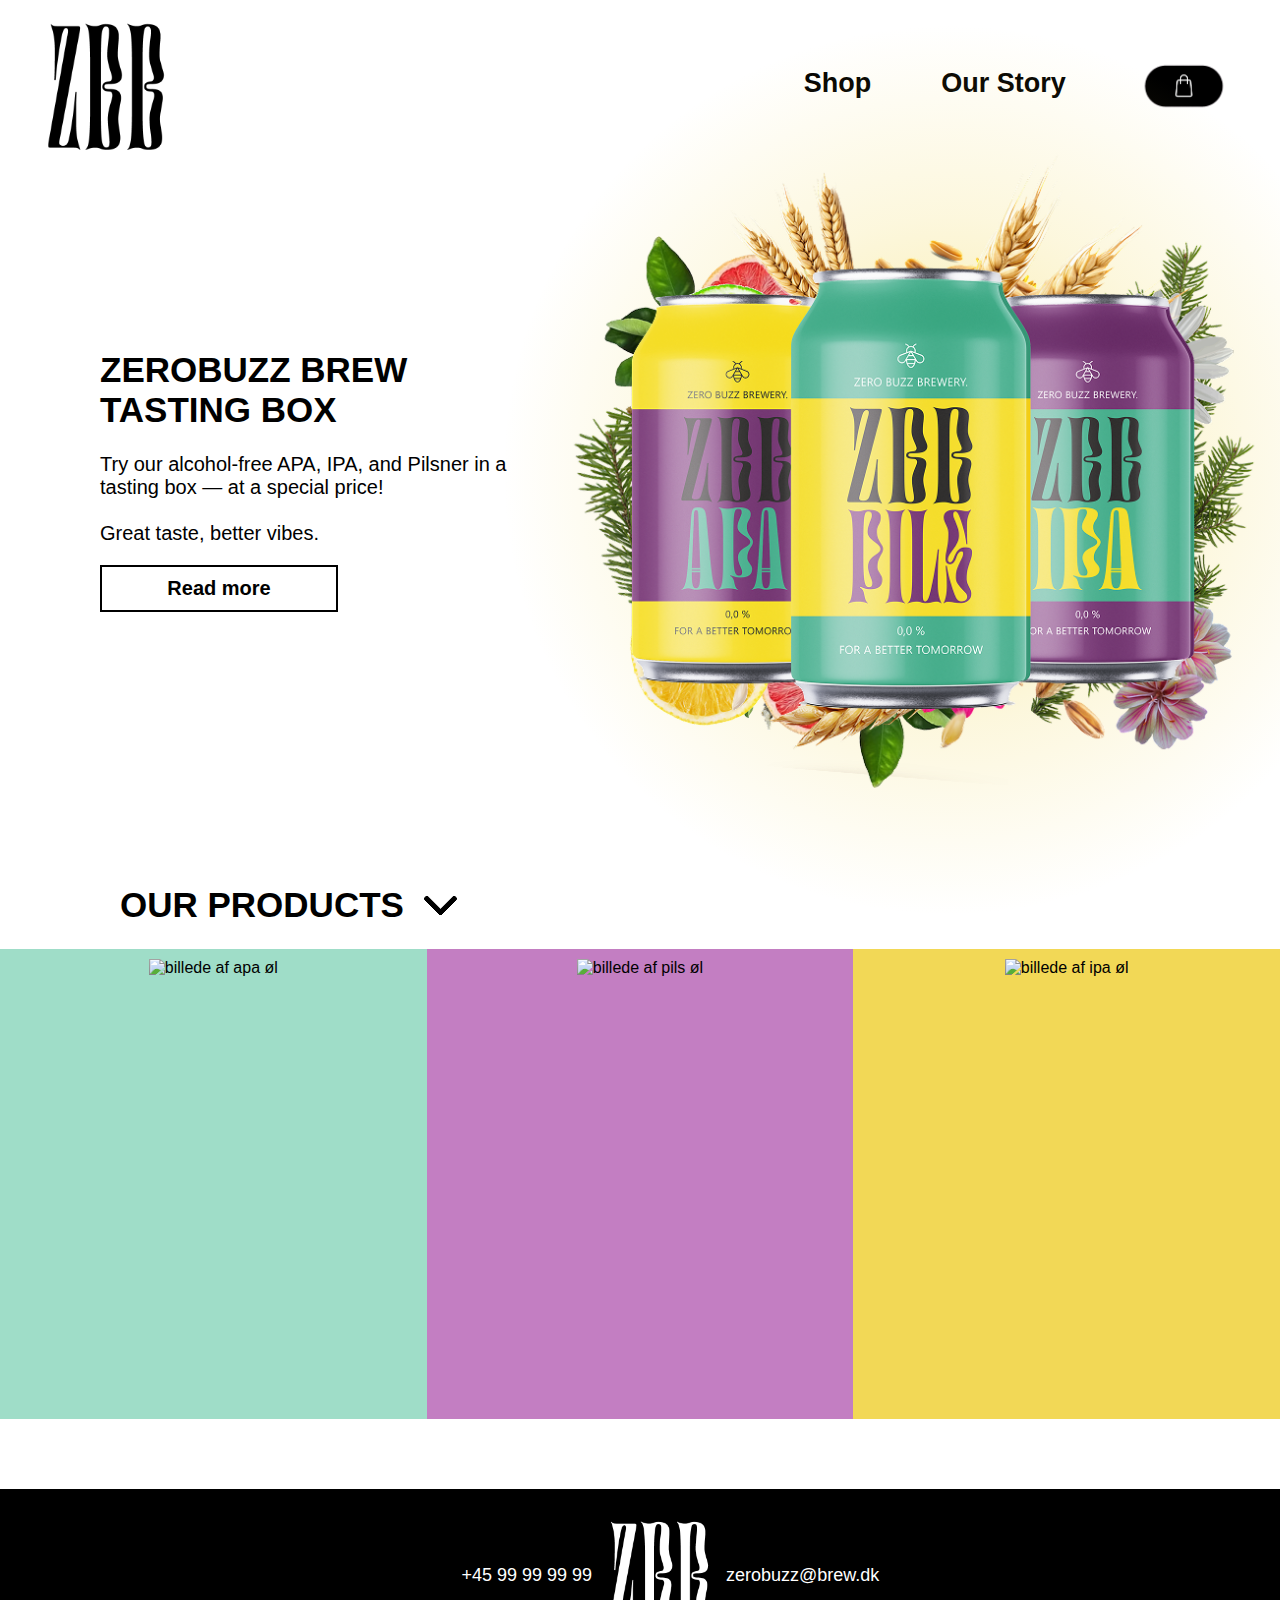
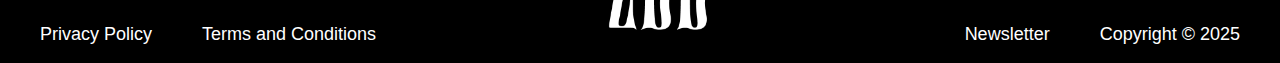
==== UX:UI/shop.html @ 1d02b842 "Add files via upload" ====
<!DOCTYPE html>
<html lang="en">

<head>
    <meta charset="UTF-8">
    <meta name="viewport" content="width=device-width, initial-scale=1.0">
    <title>ZeroBuzz Brew - Shop</title>
    <meta name="description" content="shop side">
    <link rel="stylesheet" href="css/style.css">
    <link rel="stylesheet" href="https://use.typekit.net/jdy6sqo.css">
    <script src="script.js" defer></script>
</head>

<body>

    <header>
        <div class="logo">
            <a href="index.html">
                <img src="img/logo.png" alt="billede af firmaets logo">
            </a>
        </div>

        <nav class="menu-sort">
            <ul>
                <li><a href="shop.html">Shop</a></li>
                <li><a href="ourstory.html">Our Story</a></li>
                <a class="kurv" href="kurv.html"><img src="img/kurv.png" alt="billede af en indkøbskurv"></a>
            </ul>

        </nav>
    </header>

    <div class="hero-sort">
        <div class="content-sort">
            <h1>ZEROBUZZ BREW TASTING BOX</h1>
            <p class="description-shop">Try our alcohol-free APA, IPA, and Pilsner in a tasting box — at a special
                price!
                <br> <br>
                Great taste, better vibes.</p>
            <button class="read-more-sort">Read more</button>
        </div>
        <div class="image-container">
            <div class="highlight-gul"></div>
            <img src="img/shop-billede.png" alt="billede af alkohol fri øl" class="shop-can">
        </div>
    </div>

    <section class="products">
        <h1>OUR PRODUCTS</h1>
        <img class="pil" src="img/arrow-down.png" alt="pil nedad">
    </section>

    <section class="product-img">
        <div class="apa-shop"><img src="img/apa øl.png" alt="billede af apa øl">
            <img class="apa-hover" src="img/apa-hover.png" alt="hover billede read more">
        </div>
        <div class="pils-shop"><img src="img/pils øl.png" alt="billede af pils øl">
            <img class="apa-hover" src="img/pils-hover2.png" alt="hover billede read more">
        </div>
        <div class="ipa-shop"><img src="img/ipa øl.png" alt="billede af ipa øl">
            <img class="apa-hover" src="img/ipa-hover.png" alt="hover billede read more"></div>
    </section>



    <footer>
        <div class="footer-vogh">
            <p>Privacy Policy</p>
            <p>Terms and Conditions</p>
        </div>
        <div class="footer-midt">
            <p>+45 99 99 99 99</p>
            <img src="img/logo-hvid.png" alt="billede af firmaets logo">
            <p>zerobuzz@brew.dk</p>
        </div>
        <div class="footer-vogh">
            <p>Newsletter</p>
            <p>Copyright © 2025</p>
        </div>
    </footer>

</body>

</html>
---- UX:UI/css/style.css ----
@font-face {
    font-family: "Inter_28pt-Bold";
    src: url(/fonts/Inter_28pt-Bold.ttf);
}

@font-face {
    font-family: "Inter_28pt-Regular";
    src: url(/fonts/Inter_28pt-Regular.ttf);
}

.lilla-baggrund {
    background-color: #C37EC2;
    transition: background-color 0.5s ease;
}

header {
    display: flex;
    justify-content: space-between;
    align-items: center;
    padding: 20px 20px;
}

.logo img {
    height: 133px;
    width: auto;
    padding-left: 20px;
}

.kurv img {
    height: 55px;
    width: auto;
    padding: 0 30px 0 36px;
}

.menu li {
    list-style-type: none;
    color: white;
    padding-top: 9px;
}

.menu li a {
    color: white;
    text-decoration: none;
    padding: 0 35px;
    font-family: "balto", sans-serif;
    font-weight: 700;
    font-style: normal;
    font-size: 27px;
}

.menu ul {
    display: flex;
}


.menu-sort li {
    list-style-type: none;
    color: white;
    padding-top: 9px;
}

.menu-sort li a {
    color: black;
    text-decoration: none;
    padding: 0 35px;
    font-family: "balto", sans-serif;
    font-weight: 700;
    font-style: normal;
    font-size: 27px;
}

.menu-sort ul {
    display: flex;
}



footer {
    background-color: black;
    color: white;
    display: flex;
    justify-content: space-between;
    font-size: 18px;
}

.footer-vogh {
    font-family: 'Inter_28pt-Regular', Arial, Helvetica, sans-serif;
    display: flex;
    align-self: flex-end;
    padding: 0 15px;
}

.footer-midt {
    font-family: 'Inter_28pt-Bold', Arial, Helvetica, sans-serif;
    display: flex;
    padding: 30px 30px;
    align-items: center;
}

.footer-midt img {
    height: 114px;
    width: auto;
}

.footer-midt p {
    padding: 0 10px;
}

.footer-vogh p {
    padding: 0 25px;
}





body {
    margin: 0;
    font-family: Arial, sans-serif;
    text-align: center;
}

.hero, .hero-sort {
    display: flex;
    align-items: center;
    justify-content: space-between;
    position: relative;
    gap: 60px;
    height: 75vh;
    padding: 0 200px;
    margin-bottom: 55px;
}

.hero-sort {
    height: 65vh;
    margin-bottom: 100px;
    padding: 0 100px;
    margin-right: 120px;
}

.content {
    max-width: 600px;
    text-align: left;
    color: white;
    flex: 1;
}

.content-sort {
    max-width: 600px;
    text-align: left;
    color: black;
    flex: 1;
}

h1 {
    font-size: 35px;
    font-family: "balto", sans-serif;
    font-weight: 700;
    font-style: normal;
}

h2 {
    font-size: 25px;
    font-family: "balto", sans-serif;
    font-weight: 700;
    font-style: normal;
    margin-bottom: -10px;
}

.description {
    font-size: 20px;
    max-width: 235px;
    font-family: 'Inter_28pt-Bold', Arial, Helvetica, sans-serif;
}

.description-shop {
    font-size: 20px;
    max-width: 547px;
    font-family: 'Inter_28pt-Bold', Arial, Helvetica, sans-serif;
}

.hero p {
    position: relative;
}

.hero p::after {
    content: "";
    display: block;
    width: 238px;
    height: 2px;
    background-color: white;
    margin-top: 10px;
}

.read-more, .read-more-sort {
    background: none;
    border: 2px solid white;
    color: white;
    padding: 10px 20px;
    cursor: pointer;
    font-size: 20px;
    width: 238px;
    font-family: "balto", sans-serif;
    font-weight: 700;
    font-style: normal;
}

.read-more-sort {
    color: black;
    border-color: black;
}

.read-more:hover, .read-more-sort:hover {
    background-color: black;
    transition: background-color 0.5s ease;
    border-color: transparent;
}

.read-more-sort:hover {
    color: white;
}

.image-container {
    position: relative;
    flex: 1;
}

.background-image {
    width: 500px;
    height: auto;
    object-fit: contain
}

.can, .shop-can {
    position: absolute;
    top: 50%;
    left: 50%;
    transform: translate(-50%, -50%);
    width: 250px;
    height: auto;
}

.shop-can {
    width: 700px;
    left: 68%;
}

.highlight, .highlight-gul {
    position: absolute;
    top: 50%;
    left: 50%;
    transform: translate(-50%, -50%);
    width: 900px;
    /* Adjust size as needed */
    height: 900px;
    background: radial-gradient(circle,
            rgba(255, 255, 255, 0.6) 0%,
            /* Brighter center */
            rgba(255, 255, 255, 0.4) 20%,
            /* Softer mid-tone */
            rgba(255, 255, 255, 0.2) 40%,
            /* Fading out */
            rgba(255, 255, 255, 0) 70%
            /* Fully transparent */
        );
    border-radius: 50%;
    pointer-events: none;
    /* Prevents it from interfering with clicks */
    z-index: 0;
    /* Pushes it behind everything inside .image-container */
}

.highlight-gul {
    background: radial-gradient(circle,
    rgba(242, 216, 86, 0.6) 0%,
    /* Brighter center */
    rgba(242, 216, 86, 0.4) 20%,
    /* Softer mid-tone */
    rgba(242, 216, 86, 0.2) 40%,
    /* Fading out */
    rgba(242, 216, 86, 0) 70%
    /* Fully transparent */
);
    left: 75%;
}

.arrow {
    background: none;
    border: none;
    font-size: 24px;
    cursor: pointer;
    color: white;
    position: absolute;
}

.arrow img {
    width: 40px;
    height: 40px;
}

.left {
    left: 30px;
}

.right {
    right: 30px;
}

.pop-out {
    animation: popOut 0.2s forwards;
}

.pop-in {
    animation: popIn 0.2s forwards;
}

#can-image {
    position: absolute;
    /* Prevents layout shifts */
    top: 50%;
    left: 50%;
    transform: translate(-50%, -50%);
    transform-origin: center center;
}

#wheat-image {
    position: absolute;
    /* Prevents layout shifts */
    top: 50%;
    left: 50%;
    transform: translate(-50%, -50%);
    transform-origin: center center;
}

.pop-out {
    animation: popOut 0.2s forwards;
}

.pop-in {
    animation: popIn 0.2s forwards;
}

@keyframes popOut {
    0% {
        transform: translate(-50%, -50%) scale(1);
        opacity: 1;
    }

    100% {
        transform: translate(-50%, -50%) scale(0.8);
        opacity: 0;
    }
}

@keyframes popIn {
    0% {
        transform: translate(-50%, -50%) scale(0.8);
        opacity: 0;
    }

    100% {
        transform: translate(-50%, -50%) scale(1);
        opacity: 1;
    }
}






.products {
    display: flex;
    margin-left: 120px;
    align-items: center;
}

.pil {
    width: 33px;
    height: 33px;
    margin-left: 20px;
}

.product-img {
    display: flex;
    justify-content: center;
    background: linear-gradient(to right, #9FDDC8 50%, #F2D856 50%);
    margin-bottom: 70px;
}

.product-img img {
    height: 450px;
    width: auto;
}

.apa-shop, .pils-shop, .ipa-shop {
    padding: 10px 117px;
    position: relative;
    display: flex;
    justify-content: center;
    align-items: center;
    width: 100%;
    height: 100%;
}

.apa-shop {
    background-color: #9FDDC8;
}

.pils-shop {
    background-color: #C37EC2;
}

.ipa-shop {
    background-color: #F2D856;
}

.apa-hover {
    position: absolute;
    top: 0;
    left: 0;
    width: 100%; /* Dækker hele den overordnede container */
    height: 100%;
    object-fit: cover; /* Sikrer at billedet tilpasser sig korrekt */
    opacity: 0; /* Gør det usynligt som standard */
    transition: opacity 0.3s ease-in-out; /* Blød overgangseffekt */
}

.apa-hover img {
    width: 100%;
    height: auto;
    display: block;
}

.apa-shop:hover .apa-hover,
.pils-shop:hover .apa-hover,
.ipa-shop:hover .apa-hover {
    opacity: 1; /* Bliver synlig ved hover */
}
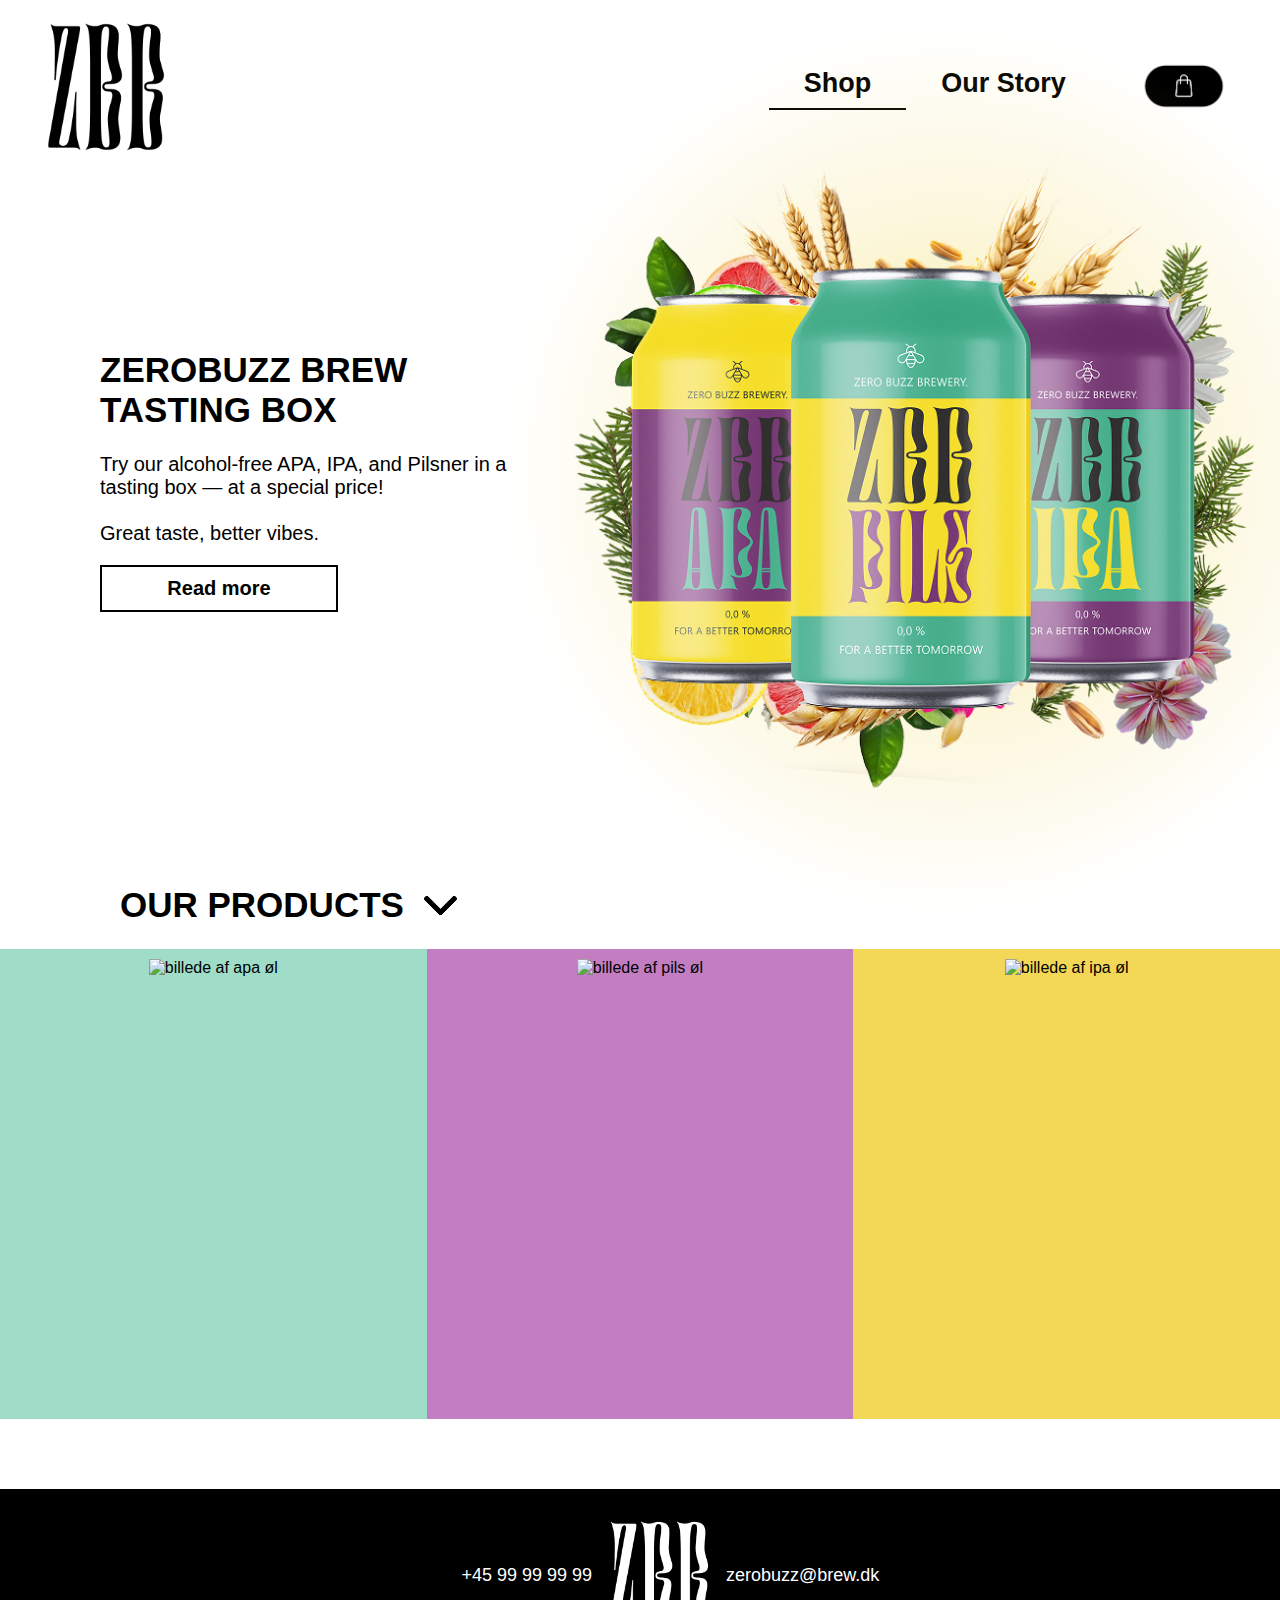
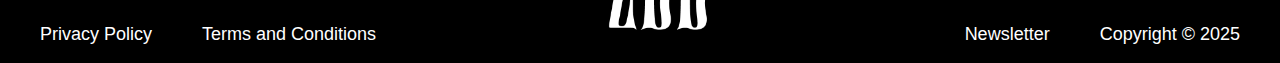
==== commit a283638f: "Add files via upload" ====
--- a/UX:UI/shop.html
+++ b/UX:UI/shop.html
@@ -9,9 +9,12 @@
     <link rel="stylesheet" href="css/style.css">
     <link rel="stylesheet" href="https://use.typekit.net/jdy6sqo.css">
     <script src="script.js" defer></script>
+    <link rel="icon" type="image/x-icon" href="img/favicon.ico">
 </head>
 
 <body>
+
+    <!-- Header med logo og navigation -->
 
     <header>
         <div class="logo">
@@ -22,13 +25,16 @@
 
         <nav class="menu-sort">
             <ul>
-                <li><a href="shop.html">Shop</a></li>
-                <li><a href="ourstory.html">Our Story</a></li>
-                <a class="kurv" href="kurv.html"><img src="img/kurv.png" alt="billede af en indkøbskurv"></a>
+                <li><a href="shop.html" class="active">Shop</a></li>
+                <li><a href="#">Our Story</a></li>
+                <a id="kurv" class="kurv" onclick="openBasket()"><img src="img/kurv.png"
+                    alt="billede af en indkøbskurv"></a>
             </ul>
 
         </nav>
     </header>
+
+    <!-- hero sektion med tekst og billede -->
 
     <div class="hero-sort">
         <div class="content-sort">
@@ -44,6 +50,8 @@
             <img src="img/shop-billede.png" alt="billede af alkohol fri øl" class="shop-can">
         </div>
     </div>
+
+    <!-- sektion med billeder af produkterne -->
 
     <section class="products">
         <h1>OUR PRODUCTS</h1>
@@ -61,7 +69,26 @@
             <img class="apa-hover" src="img/ipa-hover.png" alt="hover billede read more"></div>
     </section>
 
+    <div id="overlay" class="overlay"></div>
 
+    <!-- indkøbskurv -->
+
+    <div id="basketPopup" class="basket">
+        <span class="close" onclick="closeBasket()"><img src="img/kurv.png" alt="billede af en indkøbskurv"></span>
+        <div class="basket-tekst">
+            <h2>TASTING BOX</h2>
+            <h2>- 1 +</h2>
+            <h2>45 DKK</h2>
+        </div>
+        <hr>
+        <div class="basket-tekst-2">
+            <h2>TOTAL</h2>
+            <h2>45 DKK</h2>
+        </div>
+        <button class="read-more-sort">GO TO BASKET</button>
+    </div>
+
+    <!-- Footer med links og information -->
 
     <footer>
         <div class="footer-vogh">
--- a/UX:UI/css/style.css
+++ b/UX:UI/css/style.css
@@ -1,3 +1,5 @@
+/* fonte */
+
 @font-face {
     font-family: "Inter_28pt-Bold";
     src: url(/fonts/Inter_28pt-Bold.ttf);
@@ -8,10 +10,14 @@
     src: url(/fonts/Inter_28pt-Regular.ttf);
 }
 
+/* baggrundsfarven på forsiden */
+
 .lilla-baggrund {
     background-color: #C37EC2;
     transition: background-color 0.5s ease;
 }
+
+/* styling af header = logo, navigation og kurv ikon */
 
 header {
     display: flex;
@@ -73,7 +79,12 @@
     display: flex;
 }
 
-
+nav ul li a.active {
+    border-bottom: 2px solid black;
+    padding-bottom: 10px;
+}
+
+/* styling af footer */
 
 footer {
     background-color: black;
@@ -110,9 +121,7 @@
     padding: 0 25px;
 }
 
-
-
-
+/* styling af hero sektion */
 
 body {
     margin: 0;
@@ -120,7 +129,8 @@
     text-align: center;
 }
 
-.hero, .hero-sort {
+.hero,
+.hero-sort {
     display: flex;
     align-items: center;
     justify-content: space-between;
@@ -192,7 +202,8 @@
     margin-top: 10px;
 }
 
-.read-more, .read-more-sort {
+.read-more,
+.read-more-sort {
     background: none;
     border: 2px solid white;
     color: white;
@@ -210,7 +221,8 @@
     border-color: black;
 }
 
-.read-more:hover, .read-more-sort:hover {
+.read-more:hover,
+.read-more-sort:hover {
     background-color: black;
     transition: background-color 0.5s ease;
     border-color: transparent;
@@ -231,7 +243,8 @@
     object-fit: contain
 }
 
-.can, .shop-can {
+.can,
+.shop-can {
     position: absolute;
     top: 50%;
     left: 50%;
@@ -245,7 +258,8 @@
     left: 68%;
 }
 
-.highlight, .highlight-gul {
+.highlight,
+.highlight-gul {
     position: absolute;
     top: 50%;
     left: 50%;
@@ -272,15 +286,15 @@
 
 .highlight-gul {
     background: radial-gradient(circle,
-    rgba(242, 216, 86, 0.6) 0%,
-    /* Brighter center */
-    rgba(242, 216, 86, 0.4) 20%,
-    /* Softer mid-tone */
-    rgba(242, 216, 86, 0.2) 40%,
-    /* Fading out */
-    rgba(242, 216, 86, 0) 70%
-    /* Fully transparent */
-);
+            rgba(242, 216, 86, 0.6) 0%,
+            /* Brighter center */
+            rgba(242, 216, 86, 0.4) 20%,
+            /* Softer mid-tone */
+            rgba(242, 216, 86, 0.2) 40%,
+            /* Fading out */
+            rgba(242, 216, 86, 0) 70%
+            /* Fully transparent */
+        );
     left: 75%;
 }
 
@@ -365,9 +379,7 @@
 }
 
 
-
-
-
+/* styling af produkterne nederst på shop-siden */
 
 .products {
     display: flex;
@@ -401,6 +413,7 @@
     align-items: center;
     width: 100%;
     height: 100%;
+    overflow: hidden;
 }
 
 .apa-shop {
@@ -417,13 +430,10 @@
 
 .apa-hover {
     position: absolute;
-    top: 0;
-    left: 0;
-    width: 100%; /* Dækker hele den overordnede container */
-    height: 100%;
-    object-fit: cover; /* Sikrer at billedet tilpasser sig korrekt */
-    opacity: 0; /* Gør det usynligt som standard */
-    transition: opacity 0.3s ease-in-out; /* Blød overgangseffekt */
+    opacity: 0;
+    transition: opacity 0.3s ease-in-out;
+    z-index: 1;
+    scale: 1.1;
 }
 
 .apa-hover img {
@@ -435,8 +445,104 @@
 .apa-shop:hover .apa-hover,
 .pils-shop:hover .apa-hover,
 .ipa-shop:hover .apa-hover {
-    opacity: 1; /* Bliver synlig ved hover */
-}
-
-
-
+    opacity: 1;
+    /* Bliver synlig ved hover */
+}
+
+
+
+
+
+.popup {
+    display: none;
+    position: fixed;
+    top: 50%;
+    left: 50%;
+    transform: translate(-50%, -50%);
+    background: black;
+    color: white;
+    padding: 30px;
+    border-radius: 20px;
+    text-align: center;
+    width: 450px;
+    box-shadow: 0px 0px 10px rgba(0,0,0,0.5);
+    padding-bottom: 40px;
+}
+
+.popup input {
+    width: 215px;
+    padding: 10px;
+    margin: 10px 0;
+}
+
+.close {
+    position: absolute;
+    top: 10px;
+    right: 10px;
+    cursor: pointer;
+    font-size: 18px;
+}
+
+.popup h2 {
+    margin-top: 20px;
+    margin-bottom: 10px;
+}
+
+.overlay {
+    display: none;
+    position: fixed;
+    top: 0;
+    left: 0;
+    width: 100%;
+    height: 100%;
+    background: rgba(0, 0, 0, 0.5);
+    z-index: 0;
+}
+
+.basket {
+    display: none;
+    position: fixed;
+    top: 38.9%;
+    left: 82.7%;
+    transform: translate(-50%, -50%);
+    background: white;
+    color: black;
+    padding: 30px;
+    border-radius: 30px;
+    text-align: center;
+    width: 380px;
+    height: 485px;
+    padding-bottom: 40px;
+}
+
+.basket img {
+    height: 55px;
+    width: auto;
+    padding: 0 5px 0 36px;
+}
+
+
+
+.basket .read-more-sort {
+    font-size: 30px;
+    width: 360px;
+    margin-top: 30px;
+}
+
+.basket-tekst, .basket-tekst-2 {
+    display: flex;
+    justify-content: space-between;
+    padding: 60px 8px 0 8px;
+}
+
+.basket hr {
+    margin-top: 260px;
+}
+
+.basket-tekst-2 {
+    padding-top: 0;
+}
+
+.basket h2 {
+    margin-top: 10px;
+}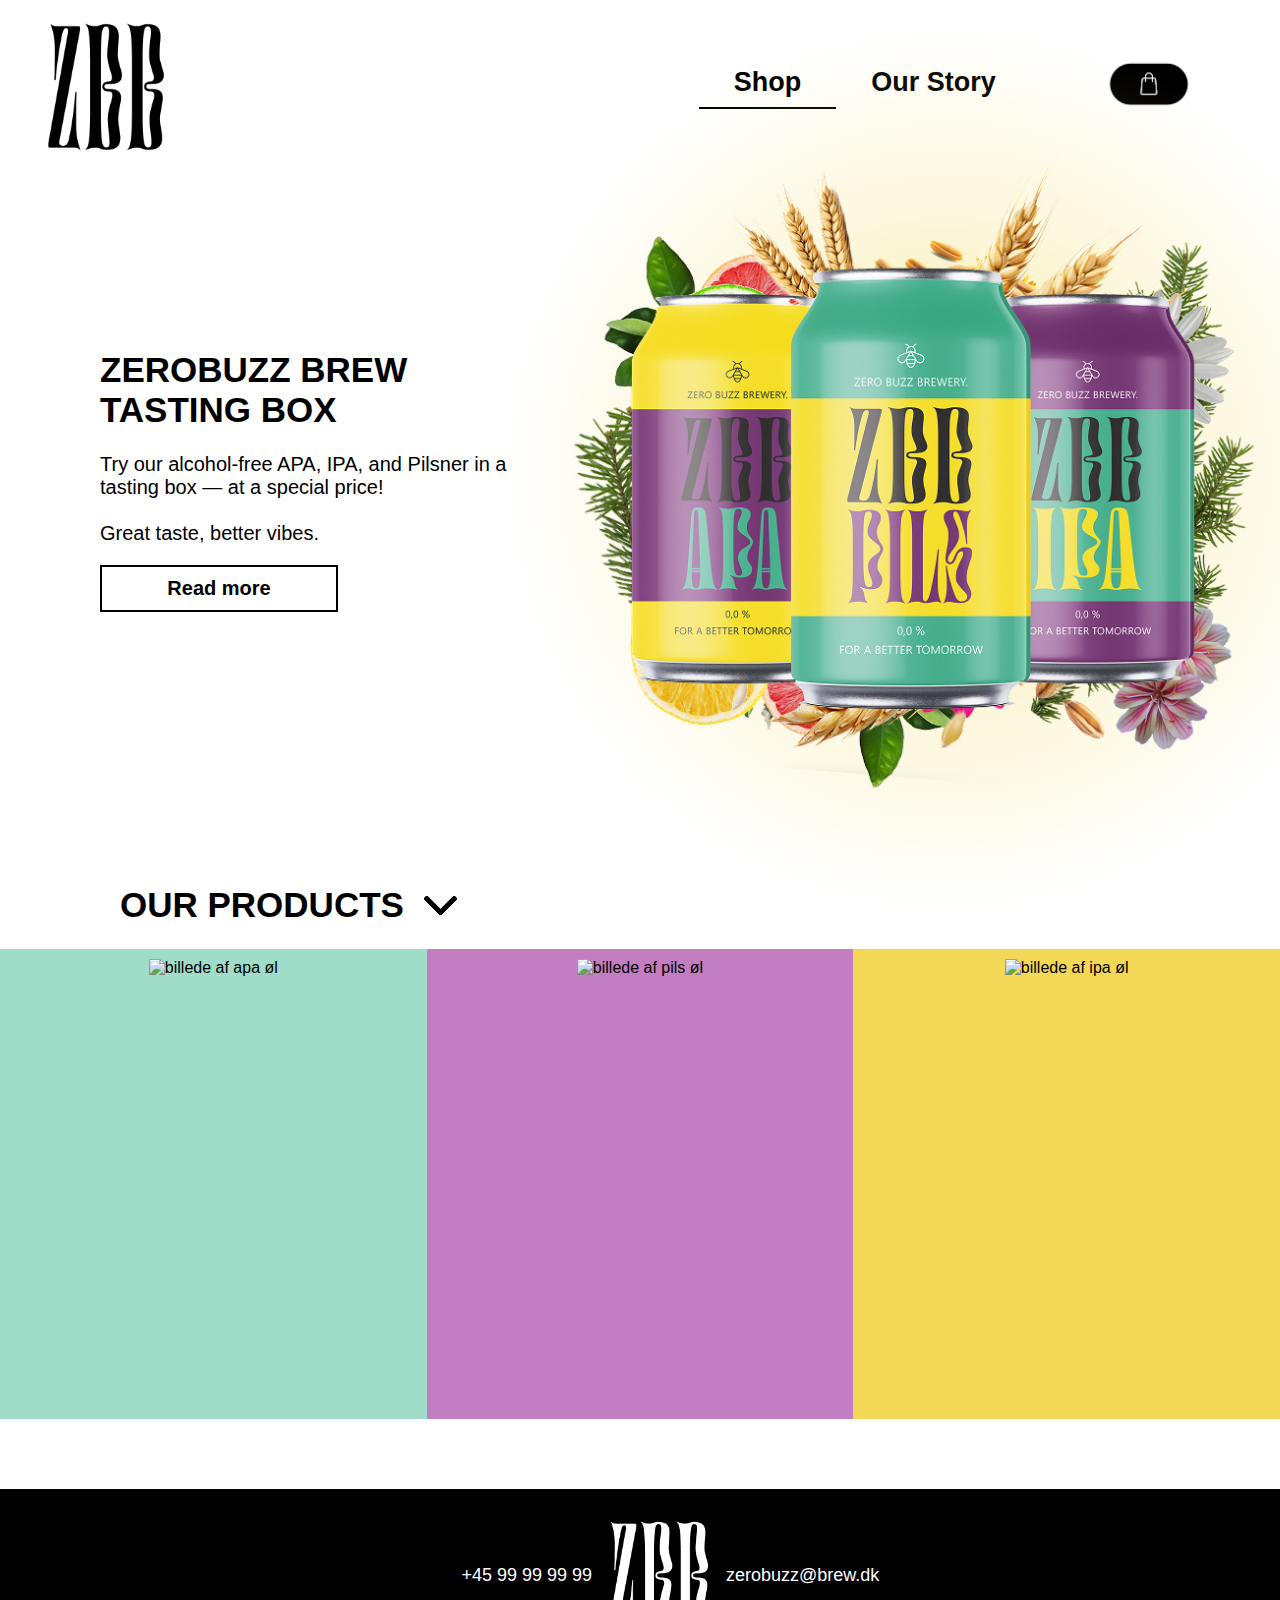
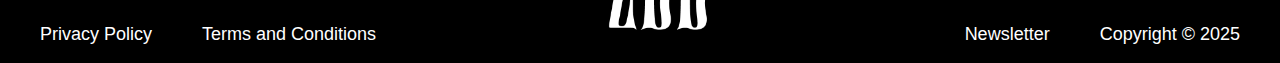
==== commit 534aa12d: "Add files via upload" ====
--- a/UX:UI/shop.html
+++ b/UX:UI/shop.html
@@ -1,111 +1,143 @@
 <!DOCTYPE html>
 <html lang="en">
+  <head>
+    <meta charset="UTF-8" />
+    <meta name="viewport" content="width=device-width, initial-scale=1.0" />
+    <title>ZeroBuzz Brew - Shop</title>
+    <meta name="description" content="shop side" />
+    <link rel="stylesheet" href="css/style.css" />
+    <link rel="stylesheet" href="https://use.typekit.net/jdy6sqo.css" />
+    <script src="script.js" defer></script>
+    <link rel="icon" type="image/x-icon" href="img/favicon.ico" />
+  </head>
 
-<head>
-    <meta charset="UTF-8">
-    <meta name="viewport" content="width=device-width, initial-scale=1.0">
-    <title>ZeroBuzz Brew - Shop</title>
-    <meta name="description" content="shop side">
-    <link rel="stylesheet" href="css/style.css">
-    <link rel="stylesheet" href="https://use.typekit.net/jdy6sqo.css">
-    <script src="script.js" defer></script>
-    <link rel="icon" type="image/x-icon" href="img/favicon.ico">
-</head>
-
-<body>
-
+  <body>
     <!-- Header med logo og navigation -->
 
     <header>
-        <div class="logo">
-            <a href="index.html">
-                <img src="img/logo.png" alt="billede af firmaets logo">
-            </a>
-        </div>
+      <div class="logo">
+        <a href="index.html">
+          <img src="img/logo.png" alt="billede af firmaets logo" />
+        </a>
+      </div>
 
-        <nav class="menu-sort">
-            <ul>
-                <li><a href="shop.html" class="active">Shop</a></li>
-                <li><a href="#">Our Story</a></li>
-                <a id="kurv" class="kurv" onclick="openBasket()"><img src="img/kurv.png"
-                    alt="billede af en indkøbskurv"></a>
-            </ul>
-
-        </nav>
+      <nav class="menu-sort">
+        <ul>
+          <li><a href="shop.html" class="active">Shop</a></li>
+          <li><a href="#">Our Story</a></li>
+          <li><a id="kurv" class="kurv" onclick="openBasket()"><img src="img/kurv.png" alt="billede af en indkøbskurv"/></a></li>
+        </ul>
+      </nav>
     </header>
 
     <!-- hero sektion med tekst og billede -->
 
     <div class="hero-sort">
-        <div class="content-sort">
-            <h1>ZEROBUZZ BREW TASTING BOX</h1>
-            <p class="description-shop">Try our alcohol-free APA, IPA, and Pilsner in a tasting box — at a special
-                price!
-                <br> <br>
-                Great taste, better vibes.</p>
-            <button class="read-more-sort">Read more</button>
-        </div>
-        <div class="image-container">
-            <div class="highlight-gul"></div>
-            <img src="img/shop-billede.png" alt="billede af alkohol fri øl" class="shop-can">
-        </div>
+      <div class="content-sort">
+        <h1>ZEROBUZZ BREW TASTING BOX</h1>
+        <p class="description-shop">
+          Try our alcohol-free APA, IPA, and Pilsner in a tasting box — at a
+          special price! <br />
+          <br />
+          Great taste, better vibes.
+        </p>
+        <button class="read-more-sort">Read more</button>
+      </div>
+      <div class="image-container">
+        <div class="highlight-gul"></div>
+        <img
+          src="img/shop-billede.png"
+          alt="billede af alkohol fri øl"
+          class="shop-can"
+        />
+      </div>
+    </div>
+
+    <!-- nyhedsbrev pop-up -->
+
+    <div id="overlay" class="overlay"></div>
+
+    <div id="newsletterPopup" class="popup">
+      <span class="close" onclick="closePopup()"
+        ><img src="img/krydshvid.png" alt="billede af et kryds"
+      /></span>
+      <h2>
+        SUBSCRIBE TO OUR NEWSLETTER - <br />
+        and get 15% off your first order!
+      </h2>
+      <input type="email" placeholder="Email" required />
+      <button class="read-more">Subscribe</button>
     </div>
 
     <!-- sektion med billeder af produkterne -->
 
     <section class="products">
-        <h1>OUR PRODUCTS</h1>
-        <img class="pil" src="img/arrow-down.png" alt="pil nedad">
+      <h1>OUR PRODUCTS</h1>
+      <img class="pil" src="img/arrow-down.png" alt="pil nedad" />
     </section>
 
     <section class="product-img">
-        <div class="apa-shop"><img src="img/apa øl.png" alt="billede af apa øl">
-            <img class="apa-hover" src="img/apa-hover.png" alt="hover billede read more">
-        </div>
-        <div class="pils-shop"><img src="img/pils øl.png" alt="billede af pils øl">
-            <img class="apa-hover" src="img/pils-hover2.png" alt="hover billede read more">
-        </div>
-        <div class="ipa-shop"><img src="img/ipa øl.png" alt="billede af ipa øl">
-            <img class="apa-hover" src="img/ipa-hover.png" alt="hover billede read more"></div>
+      <div class="apa-shop">
+        <img src="img/apaol.png" alt="billede af apa øl" />
+        <img
+          class="apa-hover"
+          src="img/apa-hover.png"
+          alt="hover billede read more"
+        />
+      </div>
+      <div class="pils-shop">
+        <img src="img/pilsol.png" alt="billede af pils øl" />
+        <img
+          class="apa-hover"
+          src="img/pils-hover2.png"
+          alt="hover billede read more"
+        />
+      </div>
+      <div class="ipa-shop">
+        <img src="img/ipaol.png" alt="billede af ipa øl" />
+        <img
+          class="apa-hover"
+          src="img/ipa-hover.png"
+          alt="hover billede read more"
+        />
+      </div>
     </section>
-
-    <div id="overlay" class="overlay"></div>
 
     <!-- indkøbskurv -->
 
     <div id="basketPopup" class="basket">
-        <span class="close" onclick="closeBasket()"><img src="img/kurv.png" alt="billede af en indkøbskurv"></span>
-        <div class="basket-tekst">
-            <h2>TASTING BOX</h2>
-            <h2>- 1 +</h2>
-            <h2>45 DKK</h2>
-        </div>
-        <hr>
-        <div class="basket-tekst-2">
-            <h2>TOTAL</h2>
-            <h2>45 DKK</h2>
-        </div>
-        <button class="read-more-sort">GO TO BASKET</button>
+      <span class="close" onclick="closeBasket()"
+        ><img src="img/kurv.png" alt="billede af en indkøbskurv"
+      /></span>
+      <div class="basket-tekst">
+        <h2>TASTING BOX</h2>
+        <h2>- 1 +</h2>
+        <h2>45 DKK</h2>
+      </div>
+      <hr />
+      <div class="basket-tekst-2">
+        <h2>TOTAL</h2>
+        <h2>45 DKK</h2>
+      </div>
+      <button class="read-more-sort">GO TO BASKET</button>
     </div>
 
     <!-- Footer med links og information -->
 
     <footer>
-        <div class="footer-vogh">
-            <p>Privacy Policy</p>
-            <p>Terms and Conditions</p>
-        </div>
-        <div class="footer-midt">
-            <p>+45 99 99 99 99</p>
-            <img src="img/logo-hvid.png" alt="billede af firmaets logo">
-            <p>zerobuzz@brew.dk</p>
-        </div>
-        <div class="footer-vogh">
-            <p>Newsletter</p>
-            <p>Copyright © 2025</p>
-        </div>
+      <div class="footer-vogh">
+        <p>Privacy Policy</p>
+        <p>Terms and Conditions</p>
+      </div>
+      <div class="footer-midt">
+        <p>+45 99 99 99 99</p>
+        <img src="img/logo-hvid.png" alt="billede af firmaets logo" />
+        <p>zerobuzz@brew.dk</p>
+      </div>
+      <div class="footer-vogh">
+        <p id="newsletterLink">Newsletter</p>
+        <p>Copyright © 2025</p>
+      </div>
     </footer>
-
-</body>
-
-</html>+  </body>
+</html>
--- a/UX:UI/css/style.css
+++ b/UX:UI/css/style.css
@@ -1,548 +1,560 @@
 /* fonte */
 
 @font-face {
-    font-family: "Inter_28pt-Bold";
-    src: url(/fonts/Inter_28pt-Bold.ttf);
+  font-family: "Inter_28pt-Bold";
+  src: url(/fonts/Inter_28pt-Bold.ttf);
 }
 
 @font-face {
-    font-family: "Inter_28pt-Regular";
-    src: url(/fonts/Inter_28pt-Regular.ttf);
+  font-family: "Inter_28pt-Regular";
+  src: url(/fonts/Inter_28pt-Regular.ttf);
 }
 
 /* baggrundsfarven på forsiden */
 
 .lilla-baggrund {
-    background-color: #C37EC2;
-    transition: background-color 0.5s ease;
+  background-color: #c37ec2;
+  transition: background-color 0.5s ease;
 }
 
 /* styling af header = logo, navigation og kurv ikon */
 
 header {
-    display: flex;
-    justify-content: space-between;
-    align-items: center;
-    padding: 20px 20px;
+  display: flex;
+  justify-content: space-between;
+  align-items: center;
+  padding: 20px 20px;
 }
 
 .logo img {
-    height: 133px;
-    width: auto;
-    padding-left: 20px;
+  height: 133px;
+  width: auto;
+  padding-left: 20px;
 }
 
 .kurv img {
-    height: 55px;
-    width: auto;
-    padding: 0 30px 0 36px;
+  height: 55px;
+  width: auto;
+  padding: 0 30px 0 36px;
+}
+
+.menu li img {
+  margin-top: -10px;
+}
+
+.menu-sort li img {
+  margin-top: -10px;
 }
 
 .menu li {
-    list-style-type: none;
-    color: white;
-    padding-top: 9px;
+  list-style-type: none;
+  color: white;
+  padding-top: 9px;
 }
 
 .menu li a {
-    color: white;
-    text-decoration: none;
-    padding: 0 35px;
-    font-family: "balto", sans-serif;
-    font-weight: 700;
-    font-style: normal;
-    font-size: 27px;
+  color: white;
+  text-decoration: none;
+  padding: 0 35px;
+  font-family: "balto", sans-serif;
+  font-weight: 700;
+  font-style: normal;
+  font-size: 27px;
 }
 
 .menu ul {
-    display: flex;
-}
-
+  display: flex;
+}
 
 .menu-sort li {
-    list-style-type: none;
-    color: white;
-    padding-top: 9px;
+  list-style-type: none;
+  color: white;
+  padding-top: 9px;
 }
 
 .menu-sort li a {
-    color: black;
-    text-decoration: none;
-    padding: 0 35px;
-    font-family: "balto", sans-serif;
-    font-weight: 700;
-    font-style: normal;
-    font-size: 27px;
+  color: black;
+  text-decoration: none;
+  padding: 0 35px;
+  font-family: "balto", sans-serif;
+  font-weight: 700;
+  font-style: normal;
+  font-size: 27px;
 }
 
 .menu-sort ul {
-    display: flex;
+  display: flex;
 }
 
 nav ul li a.active {
-    border-bottom: 2px solid black;
-    padding-bottom: 10px;
+  border-bottom: 2px solid black;
+  padding-bottom: 10px;
 }
 
 /* styling af footer */
 
 footer {
-    background-color: black;
-    color: white;
-    display: flex;
-    justify-content: space-between;
-    font-size: 18px;
+  background-color: black;
+  color: white;
+  display: flex;
+  justify-content: space-between;
+  font-size: 18px;
 }
 
 .footer-vogh {
-    font-family: 'Inter_28pt-Regular', Arial, Helvetica, sans-serif;
-    display: flex;
-    align-self: flex-end;
-    padding: 0 15px;
+  font-family: "Inter_28pt-Regular", Arial, Helvetica, sans-serif;
+  display: flex;
+  align-self: flex-end;
+  padding: 0 15px;
 }
 
 .footer-midt {
-    font-family: 'Inter_28pt-Bold', Arial, Helvetica, sans-serif;
-    display: flex;
-    padding: 30px 30px;
-    align-items: center;
+  font-family: "Inter_28pt-Bold", Arial, Helvetica, sans-serif;
+  display: flex;
+  padding: 30px 30px;
+  align-items: center;
 }
 
 .footer-midt img {
-    height: 114px;
-    width: auto;
+  height: 114px;
+  width: auto;
 }
 
 .footer-midt p {
-    padding: 0 10px;
+  padding: 0 10px;
 }
 
 .footer-vogh p {
-    padding: 0 25px;
+  padding: 0 25px;
 }
 
 /* styling af hero sektion */
 
 body {
-    margin: 0;
-    font-family: Arial, sans-serif;
-    text-align: center;
+  margin: 0;
+  font-family: Arial, sans-serif;
+  text-align: center;
 }
 
 .hero,
 .hero-sort {
-    display: flex;
-    align-items: center;
-    justify-content: space-between;
-    position: relative;
-    gap: 60px;
-    height: 75vh;
-    padding: 0 200px;
-    margin-bottom: 55px;
+  display: flex;
+  align-items: center;
+  justify-content: space-between;
+  position: relative;
+  gap: 60px;
+  height: 75vh;
+  padding: 0 200px;
+  margin-bottom: 55px;
 }
 
 .hero-sort {
-    height: 65vh;
-    margin-bottom: 100px;
-    padding: 0 100px;
-    margin-right: 120px;
+  height: 65vh;
+  margin-bottom: 100px;
+  padding: 0 100px;
+  margin-right: 120px;
 }
 
 .content {
-    max-width: 600px;
-    text-align: left;
-    color: white;
-    flex: 1;
+  max-width: 600px;
+  text-align: left;
+  color: white;
+  flex: 1;
 }
 
 .content-sort {
-    max-width: 600px;
-    text-align: left;
-    color: black;
-    flex: 1;
+  max-width: 600px;
+  text-align: left;
+  color: black;
+  flex: 1;
 }
 
 h1 {
-    font-size: 35px;
-    font-family: "balto", sans-serif;
-    font-weight: 700;
-    font-style: normal;
+  font-size: 35px;
+  font-family: "balto", sans-serif;
+  font-weight: 700;
+  font-style: normal;
 }
 
 h2 {
-    font-size: 25px;
-    font-family: "balto", sans-serif;
-    font-weight: 700;
-    font-style: normal;
-    margin-bottom: -10px;
+  font-size: 25px;
+  font-family: "balto", sans-serif;
+  font-weight: 700;
+  font-style: normal;
+  margin-bottom: -10px;
 }
 
 .description {
-    font-size: 20px;
-    max-width: 235px;
-    font-family: 'Inter_28pt-Bold', Arial, Helvetica, sans-serif;
+  font-size: 20px;
+  max-width: 235px;
+  font-family: "Inter_28pt-Bold", Arial, Helvetica, sans-serif;
 }
 
 .description-shop {
-    font-size: 20px;
-    max-width: 547px;
-    font-family: 'Inter_28pt-Bold', Arial, Helvetica, sans-serif;
+  font-size: 20px;
+  max-width: 547px;
+  font-family: "Inter_28pt-Bold", Arial, Helvetica, sans-serif;
 }
 
 .hero p {
-    position: relative;
+  position: relative;
 }
 
 .hero p::after {
-    content: "";
-    display: block;
-    width: 238px;
-    height: 2px;
-    background-color: white;
-    margin-top: 10px;
+  content: "";
+  display: block;
+  width: 238px;
+  height: 2px;
+  background-color: white;
+  margin-top: 10px;
 }
 
 .read-more,
 .read-more-sort {
-    background: none;
-    border: 2px solid white;
-    color: white;
-    padding: 10px 20px;
-    cursor: pointer;
-    font-size: 20px;
-    width: 238px;
-    font-family: "balto", sans-serif;
-    font-weight: 700;
-    font-style: normal;
+  background: none;
+  border: 2px solid white;
+  color: white;
+  padding: 10px 20px;
+  cursor: pointer;
+  font-size: 20px;
+  width: 238px;
+  font-family: "balto", sans-serif;
+  font-weight: 700;
+  font-style: normal;
 }
 
 .read-more-sort {
-    color: black;
-    border-color: black;
+  color: black;
+  border-color: black;
 }
 
 .read-more:hover,
 .read-more-sort:hover {
-    background-color: black;
-    transition: background-color 0.5s ease;
-    border-color: transparent;
+  background-color: black;
+  transition: background-color 0.5s ease;
+  border-color: transparent;
 }
 
 .read-more-sort:hover {
-    color: white;
+  color: white;
 }
 
 .image-container {
-    position: relative;
-    flex: 1;
+  position: relative;
+  flex: 1;
 }
 
 .background-image {
-    width: 500px;
-    height: auto;
-    object-fit: contain
+  width: 500px;
+  height: auto;
+  object-fit: contain;
 }
 
 .can,
 .shop-can {
-    position: absolute;
-    top: 50%;
-    left: 50%;
-    transform: translate(-50%, -50%);
-    width: 250px;
-    height: auto;
+  position: absolute;
+  top: 50%;
+  left: 50%;
+  transform: translate(-50%, -50%);
+  width: 250px;
+  height: auto;
 }
 
 .shop-can {
-    width: 700px;
-    left: 68%;
+  width: 700px;
+  left: 68%;
 }
 
 .highlight,
 .highlight-gul {
-    position: absolute;
-    top: 50%;
-    left: 50%;
-    transform: translate(-50%, -50%);
-    width: 900px;
-    /* Adjust size as needed */
-    height: 900px;
-    background: radial-gradient(circle,
-            rgba(255, 255, 255, 0.6) 0%,
-            /* Brighter center */
-            rgba(255, 255, 255, 0.4) 20%,
-            /* Softer mid-tone */
-            rgba(255, 255, 255, 0.2) 40%,
-            /* Fading out */
-            rgba(255, 255, 255, 0) 70%
-            /* Fully transparent */
-        );
-    border-radius: 50%;
-    pointer-events: none;
-    /* Prevents it from interfering with clicks */
-    z-index: 0;
-    /* Pushes it behind everything inside .image-container */
+  position: absolute;
+  top: 50%;
+  left: 50%;
+  transform: translate(-50%, -50%);
+  width: 900px;
+  /* Adjust size as needed */
+  height: 900px;
+  background: radial-gradient(
+    circle,
+    rgba(255, 255, 255, 0.6) 0%,
+    /* Brighter center */ rgba(255, 255, 255, 0.4) 20%,
+    /* Softer mid-tone */ rgba(255, 255, 255, 0.2) 40%,
+    /* Fading out */ rgba(255, 255, 255, 0) 70% /* Fully transparent */
+  );
+  border-radius: 50%;
+  pointer-events: none;
+  /* Prevents it from interfering with clicks */
+  z-index: 0;
+  /* Pushes it behind everything inside .image-container */
 }
 
 .highlight-gul {
-    background: radial-gradient(circle,
-            rgba(242, 216, 86, 0.6) 0%,
-            /* Brighter center */
-            rgba(242, 216, 86, 0.4) 20%,
-            /* Softer mid-tone */
-            rgba(242, 216, 86, 0.2) 40%,
-            /* Fading out */
-            rgba(242, 216, 86, 0) 70%
-            /* Fully transparent */
-        );
-    left: 75%;
+  background: radial-gradient(
+    circle,
+    rgba(242, 216, 86, 0.6) 0%,
+    /* Brighter center */ rgba(242, 216, 86, 0.4) 20%,
+    /* Softer mid-tone */ rgba(242, 216, 86, 0.2) 40%,
+    /* Fading out */ rgba(242, 216, 86, 0) 70% /* Fully transparent */
+  );
+  left: 75%;
 }
 
 .arrow {
-    background: none;
-    border: none;
-    font-size: 24px;
-    cursor: pointer;
-    color: white;
-    position: absolute;
+  background: none;
+  border: none;
+  font-size: 24px;
+  cursor: pointer;
+  color: white;
+  position: absolute;
 }
 
 .arrow img {
-    width: 40px;
-    height: 40px;
+  width: 40px;
+  height: 40px;
 }
 
 .left {
-    left: 30px;
+  left: 30px;
 }
 
 .right {
-    right: 30px;
+  right: 30px;
 }
 
 .pop-out {
-    animation: popOut 0.2s forwards;
+  animation: popOut 0.2s forwards;
 }
 
 .pop-in {
-    animation: popIn 0.2s forwards;
+  animation: popIn 0.2s forwards;
 }
 
 #can-image {
-    position: absolute;
-    /* Prevents layout shifts */
-    top: 50%;
-    left: 50%;
-    transform: translate(-50%, -50%);
-    transform-origin: center center;
+  position: absolute;
+  /* Prevents layout shifts */
+  top: 50%;
+  left: 50%;
+  transform: translate(-50%, -50%);
+  transform-origin: center center;
 }
 
 #wheat-image {
-    position: absolute;
-    /* Prevents layout shifts */
-    top: 50%;
-    left: 50%;
-    transform: translate(-50%, -50%);
-    transform-origin: center center;
+  position: absolute;
+  /* Prevents layout shifts */
+  top: 50%;
+  left: 50%;
+  transform: translate(-50%, -50%);
+  transform-origin: center center;
 }
 
 .pop-out {
-    animation: popOut 0.2s forwards;
+  animation: popOut 0.2s forwards;
 }
 
 .pop-in {
-    animation: popIn 0.2s forwards;
+  animation: popIn 0.2s forwards;
 }
 
 @keyframes popOut {
-    0% {
-        transform: translate(-50%, -50%) scale(1);
-        opacity: 1;
-    }
-
-    100% {
-        transform: translate(-50%, -50%) scale(0.8);
-        opacity: 0;
-    }
+  0% {
+    transform: translate(-50%, -50%) scale(1);
+    opacity: 1;
+  }
+
+  100% {
+    transform: translate(-50%, -50%) scale(0.8);
+    opacity: 0;
+  }
 }
 
 @keyframes popIn {
-    0% {
-        transform: translate(-50%, -50%) scale(0.8);
-        opacity: 0;
-    }
-
-    100% {
-        transform: translate(-50%, -50%) scale(1);
-        opacity: 1;
-    }
-}
-
+  0% {
+    transform: translate(-50%, -50%) scale(0.8);
+    opacity: 0;
+  }
+
+  100% {
+    transform: translate(-50%, -50%) scale(1);
+    opacity: 1;
+  }
+}
 
 /* styling af produkterne nederst på shop-siden */
 
 .products {
-    display: flex;
-    margin-left: 120px;
-    align-items: center;
+  display: flex;
+  margin-left: 120px;
+  align-items: center;
 }
 
 .pil {
-    width: 33px;
-    height: 33px;
-    margin-left: 20px;
+  width: 33px;
+  height: 33px;
+  margin-left: 20px;
 }
 
 .product-img {
-    display: flex;
-    justify-content: center;
-    background: linear-gradient(to right, #9FDDC8 50%, #F2D856 50%);
-    margin-bottom: 70px;
+  display: flex;
+  justify-content: center;
+  background: linear-gradient(to right, #9fddc8 50%, #f2d856 50%);
+  margin-bottom: 70px;
 }
 
 .product-img img {
-    height: 450px;
-    width: auto;
-}
-
-.apa-shop, .pils-shop, .ipa-shop {
-    padding: 10px 117px;
-    position: relative;
-    display: flex;
-    justify-content: center;
-    align-items: center;
-    width: 100%;
-    height: 100%;
-    overflow: hidden;
+  height: 450px;
+  width: auto;
+}
+
+.apa-shop,
+.pils-shop,
+.ipa-shop {
+  padding: 10px 117px;
+  position: relative;
+  display: flex;
+  justify-content: center;
+  align-items: center;
+  width: 100%;
+  height: 100%;
+  overflow: hidden;
 }
 
 .apa-shop {
-    background-color: #9FDDC8;
+  background-color: #9fddc8;
 }
 
 .pils-shop {
-    background-color: #C37EC2;
+  background-color: #c37ec2;
 }
 
 .ipa-shop {
-    background-color: #F2D856;
+  background-color: #f2d856;
 }
 
 .apa-hover {
-    position: absolute;
-    opacity: 0;
-    transition: opacity 0.3s ease-in-out;
-    z-index: 1;
-    scale: 1.1;
+  position: absolute;
+  opacity: 0;
+  transition: opacity 0.3s ease-in-out;
+  z-index: 1;
+  scale: 1.1;
 }
 
 .apa-hover img {
-    width: 100%;
-    height: auto;
-    display: block;
+  width: 100%;
+  height: auto;
+  display: block;
 }
 
 .apa-shop:hover .apa-hover,
 .pils-shop:hover .apa-hover,
 .ipa-shop:hover .apa-hover {
-    opacity: 1;
-    /* Bliver synlig ved hover */
-}
-
-
-
-
+  opacity: 1;
+  /* Bliver synlig ved hover */
+}
+
+/* Pop-up */
 
 .popup {
-    display: none;
-    position: fixed;
-    top: 50%;
-    left: 50%;
-    transform: translate(-50%, -50%);
-    background: black;
-    color: white;
-    padding: 30px;
-    border-radius: 20px;
-    text-align: center;
-    width: 450px;
-    box-shadow: 0px 0px 10px rgba(0,0,0,0.5);
-    padding-bottom: 40px;
+  display: none;
+  position: fixed;
+  top: 50%;
+  left: 50%;
+  transform: translate(-50%, -50%);
+  background: black;
+  color: white;
+  padding: 30px;
+  border-radius: 20px;
+  text-align: center;
+  width: 450px;
+  box-shadow: 0px 0px 10px rgba(0, 0, 0, 0.5);
+  padding-bottom: 40px;
+  z-index: 5000;
 }
 
 .popup input {
-    width: 215px;
-    padding: 10px;
-    margin: 10px 0;
+  width: 215px;
+  padding: 10px;
+  margin: 10px 0;
 }
 
 .close {
-    position: absolute;
-    top: 10px;
-    right: 10px;
-    cursor: pointer;
-    font-size: 18px;
+  position: absolute;
+  top: 10px;
+  right: 10px;
+  cursor: pointer;
+  font-size: 18px;
 }
 
 .popup h2 {
-    margin-top: 20px;
-    margin-bottom: 10px;
+  margin-top: 20px;
+  margin-bottom: 10px;
 }
 
 .overlay {
-    display: none;
-    position: fixed;
-    top: 0;
-    left: 0;
-    width: 100%;
-    height: 100%;
-    background: rgba(0, 0, 0, 0.5);
-    z-index: 0;
+  display: none;
+  position: fixed;
+  top: 0;
+  left: 0;
+  width: 100%;
+  height: 100%;
+  background: rgba(0, 0, 0, 0.5);
+  z-index: 0;
+}
+
+#overlay {
+  display: none;
+  position: fixed;
+  top: 0;
+  left: 0;
+  width: 100%;
+  height: 100%;
+  background: rgba(0, 0, 0, 0.5);
+  z-index: 5000;
 }
 
 .basket {
-    display: none;
-    position: fixed;
-    top: 38.9%;
-    left: 82.7%;
-    transform: translate(-50%, -50%);
-    background: white;
-    color: black;
-    padding: 30px;
-    border-radius: 30px;
-    text-align: center;
-    width: 380px;
-    height: 485px;
-    padding-bottom: 40px;
+  display: none;
+  position: fixed;
+  top: 38.9%;
+  left: 82.7%;
+  transform: translate(-50%, -50%);
+  background: white;
+  color: black;
+  padding: 30px;
+  border-radius: 30px;
+  text-align: center;
+  width: 380px;
+  height: 485px;
+  padding-bottom: 40px;
+  z-index: 5500;
 }
 
 .basket img {
-    height: 55px;
-    width: auto;
-    padding: 0 5px 0 36px;
-}
-
-
+  height: 55px;
+  width: auto;
+  padding: 0 5px 0 36px;
+}
 
 .basket .read-more-sort {
-    font-size: 30px;
-    width: 360px;
-    margin-top: 30px;
-}
-
-.basket-tekst, .basket-tekst-2 {
-    display: flex;
-    justify-content: space-between;
-    padding: 60px 8px 0 8px;
+  font-size: 30px;
+  width: 360px;
+  margin-top: 30px;
+}
+
+.basket-tekst,
+.basket-tekst-2 {
+  display: flex;
+  justify-content: space-between;
+  padding: 60px 8px 0 8px;
 }
 
 .basket hr {
-    margin-top: 260px;
+  margin-top: 260px;
 }
 
 .basket-tekst-2 {
-    padding-top: 0;
+  padding-top: 0;
 }
 
 .basket h2 {
-    margin-top: 10px;
-}+  margin-top: 10px;
+}
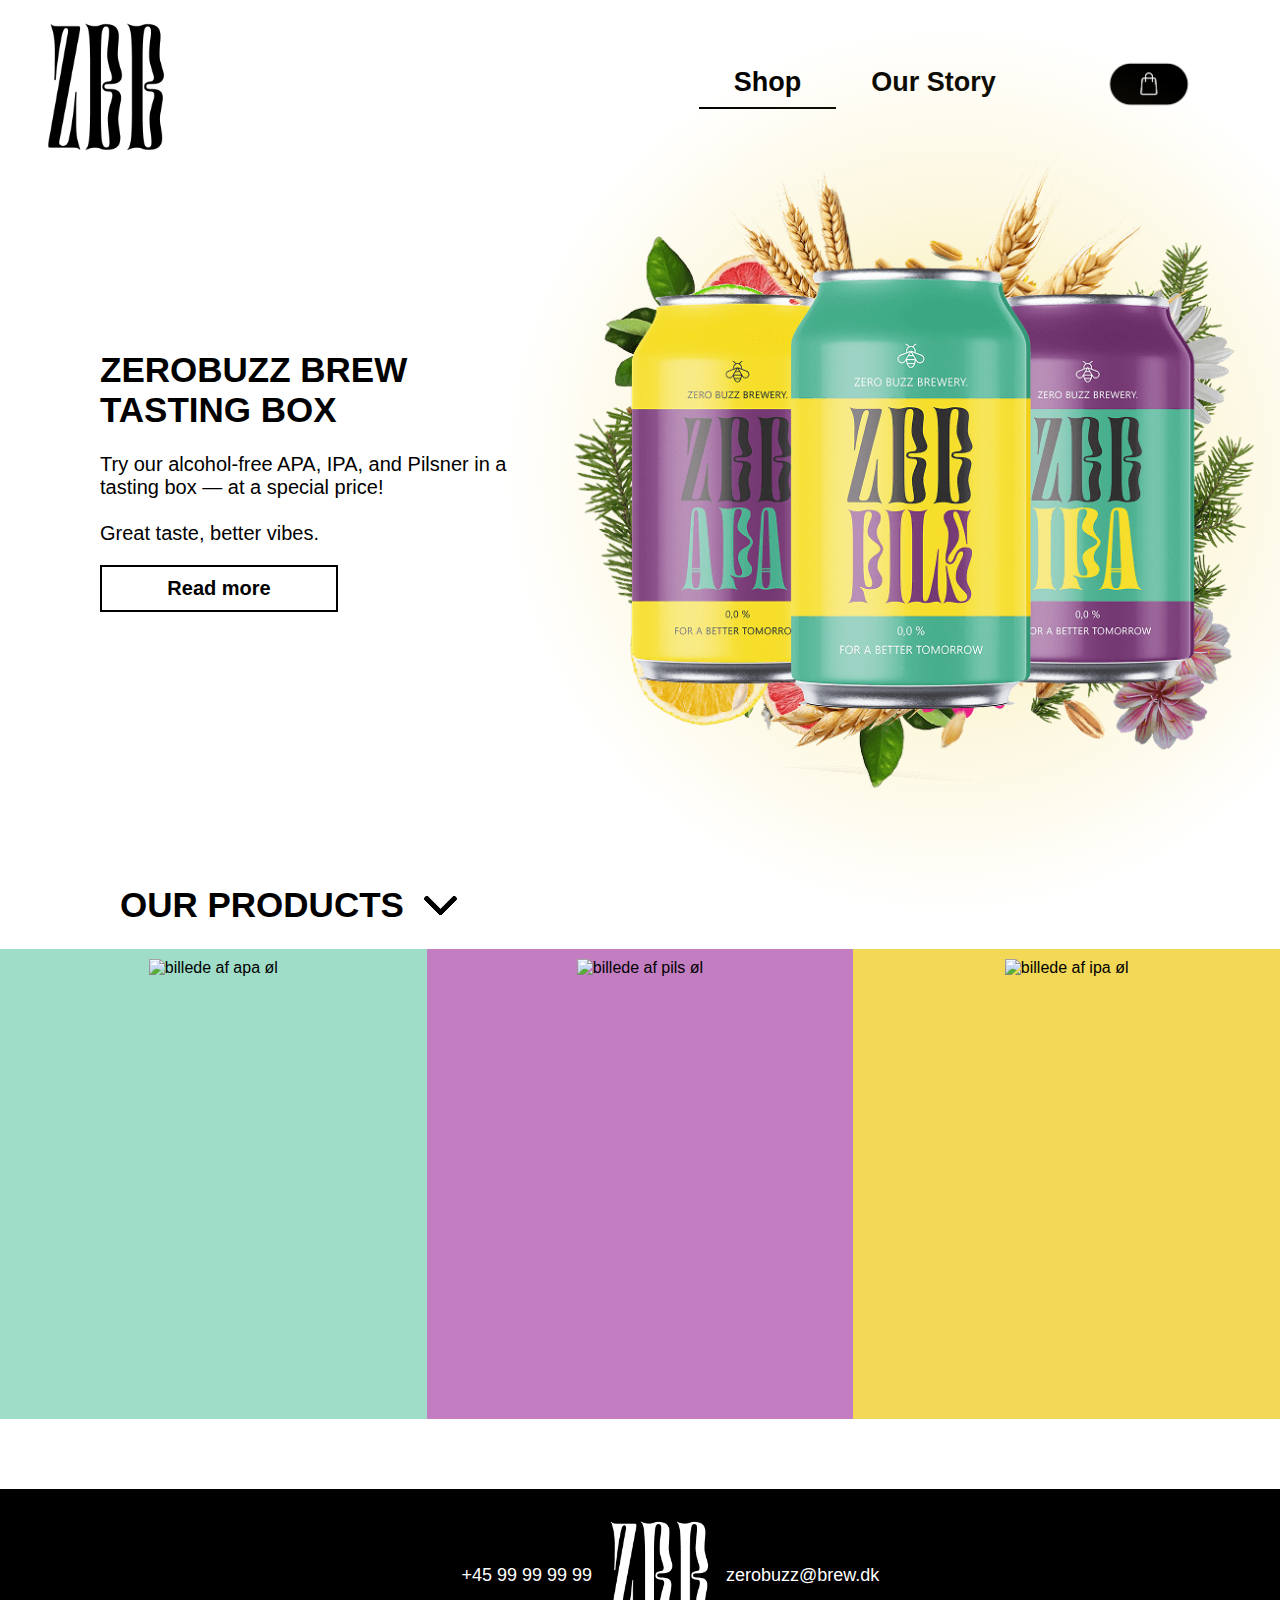
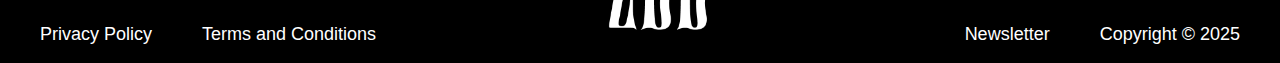
==== commit 51197e53: "Add files via upload" ====
--- a/UX:UI/shop.html
+++ b/UX:UI/shop.html
@@ -1,14 +1,15 @@
 <!DOCTYPE html>
 <html lang="en">
   <head>
+    <title>ZeroBuzz Brew - Shop</title>
     <meta charset="UTF-8" />
     <meta name="viewport" content="width=device-width, initial-scale=1.0" />
-    <title>ZeroBuzz Brew - Shop</title>
     <meta name="description" content="shop side" />
+    <meta name="keywords" content="bedste alkoholfri øl, fest uden alkohol, smagful alkoholfri øl, social uden alkohol, alkoholfrie specialøl"/>
     <link rel="stylesheet" href="css/style.css" />
     <link rel="stylesheet" href="https://use.typekit.net/jdy6sqo.css" />
+    <link rel="icon" type="image/x-icon" href="img/favicon.ico" />
     <script src="script.js" defer></script>
-    <link rel="icon" type="image/x-icon" href="img/favicon.ico" />
   </head>
 
   <body>
--- a/UX:UI/css/style.css
+++ b/UX:UI/css/style.css
@@ -156,7 +156,7 @@
 }
 
 .content {
-  max-width: 600px;
+  max-width: 620px;
   text-align: left;
   color: white;
   flex: 1;
